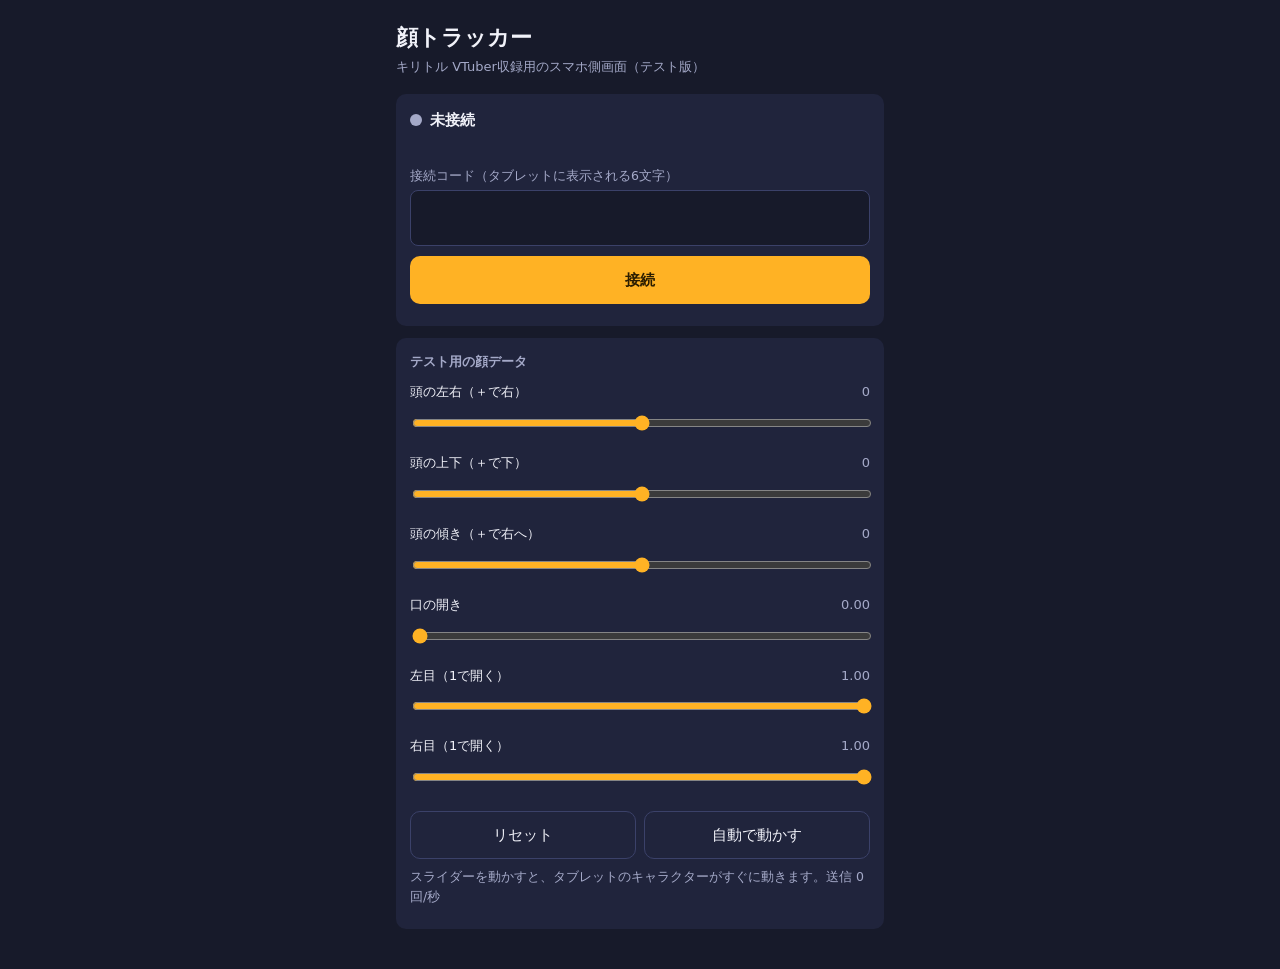
==== tracker.html @ 4d3c6537 "Add files via upload" ====
<!doctype html>
<html lang="ja">
<head>
  <meta charset="utf-8">
  <meta name="viewport" content="width=device-width, initial-scale=1, viewport-fit=cover">
  <title>顔トラッカー — キリトル</title>
  <meta name="theme-color" content="#1b1d2e">
  <link rel="icon" href="icon.svg" type="image/svg+xml">
  <link rel="stylesheet" href="style.css">
  <style>
    /* スマホ側の画面専用。色とボタンは style.css のものを使う */
    .tk { max-width: 520px; margin: 0 auto; padding: calc(20px + var(--safe-t)) 16px calc(28px + var(--safe-b)); }
    .tk-head h1 { margin: 0; font-size: 22px; }
    .tk-head p { margin: 2px 0 16px; color: var(--muted); font-size: 13px; }
    .tk-card { background: var(--surface); border-radius: var(--radius); padding: 14px; margin-bottom: 12px; }
    .tk-card h2 { margin: 0 0 10px; font-size: 13px; color: var(--muted); }
    .tk-status { display: flex; align-items: center; gap: 8px; margin: 0 0 4px; font-weight: 700; }
    .tk-dot { width: 12px; height: 12px; border-radius: 50%; background: var(--muted); flex: none; }
    .tk-dot.on { background: #5fd38a; }
    .tk-dot.warn { background: var(--accent); }
    .tk-method { margin: 0 0 10px; color: var(--muted); font-size: 12.5px; min-height: 1.6em; }
    .tk-field { display: grid; gap: 4px; font-size: 12.5px; color: var(--muted); }
    .tk-field input {
      width: 100%; min-width: 0; min-height: 52px; padding: 6px 12px; border-radius: 8px; border: 1px solid var(--line);
      background: var(--bg); color: var(--text); font-size: 26px; font-weight: 800; letter-spacing: .18em; text-transform: uppercase;
    }
    .tk-slider { display: grid; grid-template-columns: 1fr auto; gap: 0 10px; align-items: center; margin-bottom: 10px; font-size: 13px; }
    .tk-slider output { font-variant-numeric: tabular-nums; color: var(--muted); min-width: 3.5em; text-align: right; }
    .tk-slider input { grid-column: 1 / -1; width: 100%; height: 36px; accent-color: var(--accent); touch-action: pan-y; }
    .tk-row { display: grid; grid-template-columns: 1fr 1fr; gap: 8px; }
    .tk-row .btn { margin-top: 4px; }
  </style>
</head>
<body>
<main class="tk">
  <header class="tk-head">
    <h1>顔トラッカー</h1>
    <p>キリトル VTuber収録用のスマホ側画面（テスト版）</p>
  </header>

  <section class="tk-card">
    <p class="tk-status"><i id="dot" class="tk-dot"></i><span id="status">未接続</span></p>
    <p id="method" class="tk-method"></p>
    <label class="tk-field">接続コード（タブレットに表示される6文字）
      <input id="room" maxlength="6" autocomplete="off" autocapitalize="characters" spellcheck="false">
    </label>
    <button id="connect" class="btn primary">接続</button>
    <p id="hint" class="hint"></p>
  </section>

  <section class="tk-card">
    <h2>テスト用の顔データ</h2>
    <div id="sliders"></div>
    <div class="tk-row">
      <button id="reset" class="btn ghost">リセット</button>
      <button id="auto" class="btn ghost" aria-pressed="false">自動で動かす</button>
    </div>
    <p class="hint">スライダーを動かすと、タブレットのキャラクターがすぐに動きます。送信 <span id="rate">0</span> 回/秒</p>
  </section>
</main>
<div id="toast" role="status" aria-live="polite"></div>
<script type="module" src="tracker.js"></script>
</body>
</html>
---- style.css ----
/* style.css — キリトル
   色の考え方: 藍色の作業台に、蛍光ペンの琥珀色（選択・主ボタン）。
   盛り上がりは 藍 → 琥珀 → 桃 の「熱」で表す。 */

:root {
  --bg: #171a2a;
  --surface: #20243c;
  --surface-2: #2a2f4e;
  --line: #3b4169;
  --text: #f1f2f9;
  --muted: #a4a9c8;
  --accent: #ffb224;
  --accent-ink: #2b1d00;
  --hot: #ff4f7b;
  --danger: #ff8a8a;
  --clip: #30365f;
  --band: rgba(255, 178, 36, .24);
  --heat-lo: #5563d8;
  --heat-mid: #ffb224;
  --heat-hi: #ff4f7b;
  --radius: 10px;
  --safe-b: env(safe-area-inset-bottom, 0px);
  --safe-t: env(safe-area-inset-top, 0px);
  color-scheme: dark;
}

* { box-sizing: border-box; }
[hidden] { display: none !important; }
html, body { height: 100%; }
body {
  margin: 0;
  background: var(--bg);
  color: var(--text);
  font-family: "Hiragino Sans", "Noto Sans JP", "Yu Gothic UI", "Meiryo", system-ui, sans-serif;
  font-size: 15px;
  line-height: 1.6;
  -webkit-tap-highlight-color: transparent;
  overscroll-behavior: none;
}
button, select, input { font: inherit; color: inherit; }
button { cursor: pointer; border: 0; background: none; padding: 0; }
button:disabled { opacity: .38; cursor: default; }
:focus-visible { outline: 2px solid var(--accent); outline-offset: 2px; }
svg { width: 22px; height: 22px; fill: none; stroke: currentColor; stroke-width: 1.8; stroke-linecap: round; stroke-linejoin: round; flex: none; }
.hint { color: var(--muted); font-size: 12.5px; margin: 8px 0; }

/* ---------- ボタン類 ---------- */
.btn {
  display: flex; align-items: center; justify-content: center;
  width: 100%; min-height: 48px; padding: 10px 16px; margin-top: 10px;
  border-radius: var(--radius); font-weight: 700; text-decoration: none; text-align: center;
}
.btn.primary { background: var(--accent); color: var(--accent-ink); }
.btn.ghost { border: 1px solid var(--line); color: var(--text); font-weight: 500; }
.btn.danger { color: var(--danger); }
.icon-btn { width: 44px; height: 44px; display: grid; place-items: center; border-radius: 50%; }
.icon-btn.sm { width: 36px; height: 36px; }
.icon-btn:active:not(:disabled), .chip-btn:active:not(:disabled) { background: var(--surface-2); }
.chip-btn {
  min-height: 36px; padding: 4px 14px; border-radius: 18px; border: 1px solid var(--line);
  font-size: 13px; white-space: nowrap;
}
.chip-btn.solid { background: var(--accent); border-color: var(--accent); color: var(--accent-ink); font-weight: 700; }
.chip-btn.solid:disabled { background: none; border-color: var(--line); color: var(--muted); opacity: 1; }
.link { color: var(--accent); text-decoration: underline; text-underline-offset: 3px; font-size: 13px; min-height: 36px; }

/* ---------- ホーム ---------- */
#home { min-height: 100dvh; padding: calc(28px + var(--safe-t)) 20px calc(28px + var(--safe-b)); }
.home-inner { max-width: 520px; margin: 0 auto; }
.home-head { display: flex; align-items: center; gap: 14px; margin-bottom: 28px; }
.home-head img { border-radius: 13px; }
.home-head h1 { margin: 0; font-size: 26px; letter-spacing: .04em; line-height: 1.2; }
.home-head p { margin: 2px 0 0; color: var(--muted); font-size: 13px; }
.pick {
  width: 100%; padding: 34px 16px; border-radius: 16px;
  background: var(--accent); color: var(--accent-ink);
  display: grid; justify-items: center; gap: 2px;
}
.pick svg { width: 34px; height: 34px; stroke-width: 2.4; }
.pick span { font-size: 19px; font-weight: 800; }
.pick small { font-size: 12px; opacity: .75; }
.pick:active { filter: brightness(.94); }
.home-note { color: var(--muted); font-size: 12.5px; margin: 12px 2px 0; }
#recent { margin-top: 36px; }
#recent h2 { font-size: 15px; margin: 0; }
#recent-list { list-style: none; margin: 10px 0 0; padding: 0; display: grid; gap: 8px; }
#recent-list li { display: flex; align-items: center; gap: 4px; background: var(--surface); border-radius: var(--radius); padding-right: 6px; }
.recent-open { flex: 1; min-width: 0; text-align: left; padding: 12px 14px; display: grid; }
.recent-open strong { overflow: hidden; text-overflow: ellipsis; white-space: nowrap; font-weight: 600; }
.recent-open span { color: var(--muted); font-size: 12px; }
#install { margin-top: 28px; }

/* ---------- 編集画面の骨組み ---------- */
#editor {
  height: 100dvh; display: grid;
  grid-template: "bar" auto "work" auto "panels" minmax(0, 1fr) "tabs" auto / minmax(0, 1fr);
}
.bar { grid-area: bar; display: flex; align-items: center; padding: var(--safe-t) 4px 0; min-height: 48px; }
.bar-title { flex: 1; min-width: 0; overflow: hidden; text-overflow: ellipsis; white-space: nowrap; font-size: 14px; color: var(--muted); }
.work { grid-area: work; min-width: 0; }

.stage { position: relative; background: #000; height: 32dvh; min-height: 150px; overflow: hidden; }
#preview { position: absolute; inset: 0; width: 100%; height: 100%; object-fit: contain; display: block; }
.source-badge {
  position: absolute; left: 8px; right: 8px; bottom: 8px; padding: 7px 12px;
  background: var(--accent); color: var(--accent-ink); border-radius: 8px;
  font-size: 12.5px; font-weight: 700; text-align: center;
}

.transport { display: flex; align-items: center; gap: 10px; padding: 6px 10px; }
.play-btn { width: 44px; height: 44px; border-radius: 50%; background: var(--text); color: var(--bg); display: grid; place-items: center; }
.play-btn svg { fill: currentColor; stroke: none; width: 24px; height: 24px; }
.play-btn .i-pause, .play-btn.playing .i-play { display: none; }
.play-btn.playing .i-pause { display: block; }
.timecode { flex: 1; font-variant-numeric: tabular-nums; font-size: 15px; white-space: nowrap; }
.timecode .sep { color: var(--muted); margin: 0 6px; }
#time-total { color: var(--muted); }
.zoom { display: flex; align-items: center; gap: 2px; }
.zoom .chip-btn { min-height: 32px; padding: 2px 10px; font-size: 12px; }

/* ---------- タイムライン ---------- */
#timeline { background: var(--surface); border-block: 1px solid var(--line); }
.tl-scroll { overflow-x: auto; overflow-y: hidden; touch-action: pan-x; scrollbar-width: thin; }
.tl-content { position: relative; height: 88px; min-width: 100%; }
.tl-canvas { position: sticky; left: 0; display: block; pointer-events: none; }
.tl-ruler-hit { position: absolute; inset: 0 0 auto 0; height: 24px; touch-action: none; cursor: ew-resize; }
.tl-clips { position: absolute; inset: 0; pointer-events: none; }
.tl-clip {
  position: absolute; top: 26px; height: 52px; border-radius: 5px; pointer-events: auto;
  box-shadow: inset 0 0 0 1px rgba(255, 255, 255, .28), 1px 0 0 var(--surface);
}
.tl-clip.selected { box-shadow: inset 0 0 0 2px var(--accent); z-index: 2; }
.tl-clip-label {
  position: absolute; left: 5px; bottom: 4px; padding: 0 5px; border-radius: 4px;
  background: rgba(15, 17, 30, .78); font-size: 10.5px; font-variant-numeric: tabular-nums; pointer-events: none;
}
.tl-clip.selected .tl-clip-label { left: 22px; }
.tl-handle {
  position: absolute; top: 0; bottom: 0; width: 16px; background: var(--accent);
  touch-action: none; cursor: ew-resize;
}
.tl-handle::before { content: ""; position: absolute; inset: -6px -12px; }            /* 指で掴みやすく */
.tl-handle::after { content: ""; position: absolute; left: 7px; top: 16px; bottom: 16px; width: 2px; border-radius: 1px; background: var(--accent-ink); }
.tl-handle.l { left: 0; border-radius: 5px 0 0 5px; }
.tl-handle.r { right: 0; border-radius: 0 5px 5px 0; }
.tl-playhead {
  position: absolute; top: 0; left: -1px; width: 2px; height: 100%; background: #fff;
  pointer-events: none; z-index: 3; will-change: transform;
}
.tl-playhead::before { content: ""; position: absolute; top: 0; left: -5px; border: 6px solid transparent; border-top: 8px solid #fff; }
.tl-content.trimming { cursor: ew-resize; }

/* ---------- パネル ---------- */
.panels { grid-area: panels; overflow-y: auto; overscroll-behavior: contain; padding: 14px 14px 20px; }
.panel { max-width: 640px; margin: 0 auto; }
.lead { margin: 0 0 12px; }
.clip-summary { margin: 0 0 10px; font-size: 13px; color: var(--muted); font-variant-numeric: tabular-nums; }

.tools { display: grid; grid-template-columns: repeat(3, 1fr); gap: 8px; }
.tool {
  display: grid; justify-items: center; gap: 2px; padding: 10px 4px; min-height: 60px;
  background: var(--surface); border-radius: var(--radius); font-size: 12px;
}
.tool:active:not(:disabled) { background: var(--surface-2); }
.tool.danger { color: var(--danger); }

.nudge { margin-top: 12px; display: grid; gap: 6px; }
.nudge-row { display: grid; grid-template-columns: 3em 1fr auto 1fr; align-items: center; gap: 8px; font-size: 13px; }
.nudge-row span { color: var(--muted); }
.nudge-row output { font-variant-numeric: tabular-nums; min-width: 4.5em; text-align: center; }
.nudge-row button { min-height: 38px; border: 1px solid var(--line); border-radius: 8px; font-size: 12.5px; }
.nudge-row button:active:not(:disabled) { background: var(--surface-2); }

.field, .field-grid label { display: grid; gap: 4px; font-size: 12.5px; color: var(--muted); }
.field-grid { display: grid; grid-template-columns: 1fr 1fr; gap: 10px; }
select {
  width: 100%; min-height: 44px; padding: 6px 10px; border-radius: 8px;
  background: var(--surface); border: 1px solid var(--line); color: var(--text); font-size: 15px;
}
.ex-summary { margin: 12px 0 0; font-size: 13px; font-variant-numeric: tabular-nums; }
.result-title { font-size: 17px; font-weight: 700; margin: 0; }

.progress-label { display: flex; justify-content: space-between; margin: 0 0 6px; font-variant-numeric: tabular-nums; }
.progress { height: 10px; border-radius: 5px; background: var(--surface-2); overflow: hidden; }
.progress i { display: block; height: 100%; width: 0; background: var(--accent); transition: width .2s linear; }

.info { display: grid; grid-template-columns: auto 1fr; gap: 6px 16px; margin: 0 0 12px; font-size: 14px; }
.info dt { color: var(--muted); }
.info dd { margin: 0; word-break: break-all; font-variant-numeric: tabular-nums; }

/* ---------- おすすめ ---------- */
.rec-settings { display: grid; gap: 8px; }
.rec-set { display: grid; grid-template-columns: 5.5em 1fr; align-items: center; gap: 8px; font-size: 12.5px; color: var(--muted); }
.seg { display: grid; grid-auto-flow: column; grid-auto-columns: 1fr; background: var(--surface); border-radius: 9px; padding: 3px; }
.seg button { min-height: 34px; border-radius: 7px; font-size: 13px; color: var(--muted); }
.seg button.on { background: var(--surface-2); color: var(--text); font-weight: 700; box-shadow: inset 0 0 0 1px var(--line); }

.heat-wrap { position: relative; margin-top: 14px; background: var(--surface); border-radius: 8px; overflow: hidden; }
.heat { display: block; width: 100%; height: 64px; cursor: pointer; }
.heat-marker { position: absolute; top: 0; bottom: 0; width: 2px; margin-left: -1px; background: #fff; pointer-events: none; }
.heat-caption { margin-top: 6px; }

.scenes { list-style: none; margin: 10px 0 0; padding: 0; display: grid; gap: 8px; }
.scene {
  display: grid; grid-template-columns: auto minmax(0, 1fr); gap: 4px 12px;
  padding: 10px; background: var(--surface); border-radius: var(--radius);
}
.scene.adopted { box-shadow: inset 3px 0 0 var(--accent); }
.scene-thumb { position: relative; align-self: start; border-radius: 6px; overflow: hidden; background: #000; line-height: 0; }
.scene-thumb canvas { height: 72px; width: auto; display: block; }
.scene-thumb::after {   /* 再生マーク */
  content: ""; position: absolute; right: 5px; bottom: 5px; width: 22px; height: 22px; border-radius: 50%;
  background: rgba(15, 17, 30, .8) url("data:image/svg+xml,%3Csvg xmlns='http://www.w3.org/2000/svg' viewBox='0 0 24 24'%3E%3Cpath fill='%23fff' d='M9 7v10l8-5z'/%3E%3C/svg%3E") center/16px no-repeat;
}
.scene-head { display: flex; align-items: baseline; gap: 6px; font-variant-numeric: tabular-nums; }
.scene-rank { font-size: 17px; line-height: 1; }
.scene-time { font-weight: 700; }
.scene-len { color: var(--muted); font-size: 12px; margin-left: auto; }
.hype { display: flex; align-items: center; gap: 8px; margin-top: 2px; font-size: 12px; color: var(--muted); }
.hype b { color: var(--text); font-size: 16px; font-variant-numeric: tabular-nums; min-width: 1.4em; }
.hype-bar { flex: 1; height: 6px; border-radius: 3px; background: var(--surface-2); overflow: hidden; }
.hype-bar i { display: block; height: 100%; background: linear-gradient(90deg, var(--heat-lo), var(--heat-mid) 60%, var(--heat-hi)); background-size: 100vw 100%; }
.reasons { list-style: none; margin: 4px 0 0; padding: 0; font-size: 12px; color: var(--muted); }
.reasons li::before { content: "・"; }
.scene-actions { grid-column: 1 / -1; display: grid; grid-template-columns: 1fr 1.4fr 1fr; gap: 8px; margin-top: 6px; }
.rec-foot { display: flex; justify-content: space-between; gap: 12px; margin-top: 10px; flex-wrap: wrap; }

/* ---------- タブ ---------- */
.tabs {
  grid-area: tabs; display: grid; grid-auto-flow: column; grid-auto-columns: 1fr;
  background: var(--surface); border-top: 1px solid var(--line); padding-bottom: var(--safe-b);
}
.tabs button { display: grid; justify-items: center; gap: 1px; padding: 7px 0 6px; font-size: 11px; color: var(--muted); min-height: 54px; }
.tabs button[aria-selected="true"] { color: var(--accent); font-weight: 700; }

/* ---------- トースト ---------- */
#toast {
  position: fixed; left: 12px; right: 12px; bottom: calc(70px + var(--safe-b)); z-index: 20;
  max-width: 520px; margin: 0 auto; padding: 10px 14px; border-radius: var(--radius);
  background: #f1f2f9; color: #171a2a; font-size: 13.5px;
  display: flex; align-items: center; gap: 12px; justify-content: space-between;
  opacity: 0; transform: translateY(8px); pointer-events: none; transition: opacity .18s, transform .18s;
}
#toast.show { opacity: 1; transform: none; pointer-events: auto; }
.toast-action { color: #8a4b00; font-weight: 800; white-space: nowrap; min-height: 32px; }

/* 解析・書き出し用の隠し動画（display:none だとフレームが進まないため極小表示） */
#hidden-media { position: fixed; left: 0; bottom: 0; width: 2px; height: 2px; overflow: hidden; opacity: .01; pointer-events: none; }
#hidden-media video { width: 2px; height: 2px; }

/* ---------- PC・横長画面 ---------- */
@media (min-width: 900px) {
  #editor { grid-template: "bar bar" auto "work tabs" auto "work panels" minmax(0, 1fr) / minmax(0, 1fr) 400px; }
  .work { display: grid; grid-template: minmax(0, 1fr) auto auto / minmax(0, 1fr); min-height: 0; }
  .stage { height: auto; min-height: 0; }
  .tabs { border-top: 0; border-bottom: 1px solid var(--line); border-left: 1px solid var(--line); }
  .panels { border-left: 1px solid var(--line); }
  #toast { left: auto; right: 20px; bottom: 20px; width: 360px; margin: 0; }
}
@media (max-height: 520px) and (max-width: 899px) { .stage { height: 26dvh; min-height: 110px; } }
@media (prefers-reduced-motion: reduce) { * { transition: none !important; } }
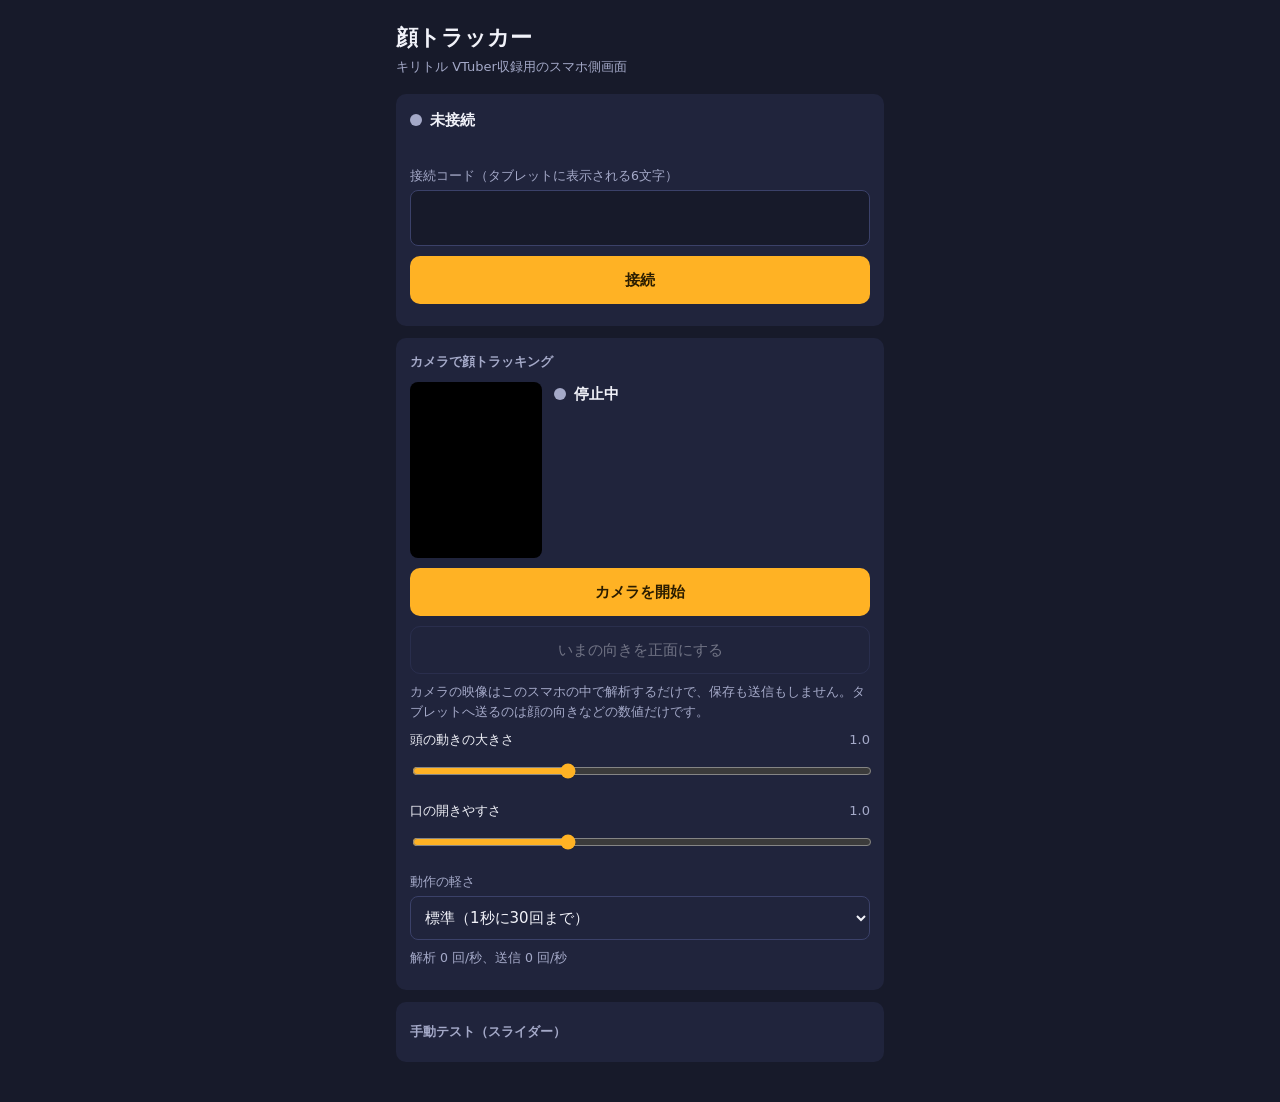
==== commit 2efb915a: "Add files via upload" ====
--- a/tracker.html
+++ b/tracker.html
@@ -29,13 +29,21 @@
     .tk-slider input { grid-column: 1 / -1; width: 100%; height: 36px; accent-color: var(--accent); touch-action: pan-y; }
     .tk-row { display: grid; grid-template-columns: 1fr 1fr; gap: 8px; }
     .tk-row .btn { margin-top: 4px; }
+    .tk-cam { display: flex; gap: 12px; align-items: flex-start; margin-bottom: 4px; }
+    .tk-preview { flex: none; width: 132px; aspect-ratio: 3 / 4; border-radius: 8px; overflow: hidden; background: #000; }
+    .tk-preview video { width: 100%; height: 100%; object-fit: cover; transform: scaleX(-1); display: block; } /* 鏡のように見せる（表示だけ） */
+    .tk-cam-info { min-width: 0; flex: 1; }
+    .tk-values { margin: 6px 0 0; font-size: 12px; color: var(--muted); font-variant-numeric: tabular-nums; line-height: 1.7; white-space: pre-line; }
+    .tk-select { display: grid; gap: 4px; font-size: 12.5px; color: var(--muted); margin-top: 6px; }
+    details.tk-card summary { cursor: pointer; font-size: 13px; color: var(--muted); font-weight: 700; min-height: 32px; display: flex; align-items: center; }
+    details.tk-card[open] summary { margin-bottom: 10px; }
   </style>
 </head>
 <body>
 <main class="tk">
   <header class="tk-head">
     <h1>顔トラッカー</h1>
-    <p>キリトル VTuber収録用のスマホ側画面（テスト版）</p>
+    <p>キリトル VTuber収録用のスマホ側画面</p>
   </header>
 
   <section class="tk-card">
@@ -49,14 +57,41 @@
   </section>
 
   <section class="tk-card">
-    <h2>テスト用の顔データ</h2>
+    <h2>カメラで顔トラッキング</h2>
+    <div class="tk-cam">
+      <div class="tk-preview"><video id="cam" playsinline muted></video></div>
+      <div class="tk-cam-info">
+        <p class="tk-status"><i id="face-dot" class="tk-dot"></i><span id="face-status">停止中</span></p>
+        <p id="values" class="tk-values"></p>
+      </div>
+    </div>
+    <button id="cam-toggle" class="btn primary">カメラを開始</button>
+    <button id="calibrate" class="btn ghost" disabled>いまの向きを正面にする</button>
+    <p class="hint">カメラの映像はこのスマホの中で解析するだけで、保存も送信もしません。タブレットへ送るのは顔の向きなどの数値だけです。</p>
+    <label class="tk-slider">頭の動きの大きさ<output id="head-gain-out">1.0</output>
+      <input id="head-gain" type="range" min="0.5" max="2" step="0.1" value="1" aria-label="頭の動きの大きさ">
+    </label>
+    <label class="tk-slider">口の開きやすさ<output id="mouth-gain-out">1.0</output>
+      <input id="mouth-gain" type="range" min="0.5" max="2" step="0.1" value="1" aria-label="口の開きやすさ">
+    </label>
+    <label class="tk-select">動作の軽さ
+      <select id="max-fps">
+        <option value="30">標準（1秒に30回まで）</option>
+        <option value="15">軽い（1秒に15回まで。発熱や電池が気になるとき）</option>
+      </select>
+    </label>
+    <p class="hint">解析 <span id="track-rate">0</span> 回/秒<span id="track-cost"></span>、送信 <span id="rate">0</span> 回/秒</p>
+  </section>
+
+  <details class="tk-card">
+    <summary>手動テスト（スライダー）</summary>
     <div id="sliders"></div>
     <div class="tk-row">
       <button id="reset" class="btn ghost">リセット</button>
       <button id="auto" class="btn ghost" aria-pressed="false">自動で動かす</button>
     </div>
-    <p class="hint">スライダーを動かすと、タブレットのキャラクターがすぐに動きます。送信 <span id="rate">0</span> 回/秒</p>
-  </section>
+    <p class="hint">カメラを止めているときに使えます。スライダーを動かすと、タブレットのキャラクターがすぐに動きます。</p>
+  </details>
 </main>
 <div id="toast" role="status" aria-live="polite"></div>
 <script type="module" src="tracker.js"></script>
